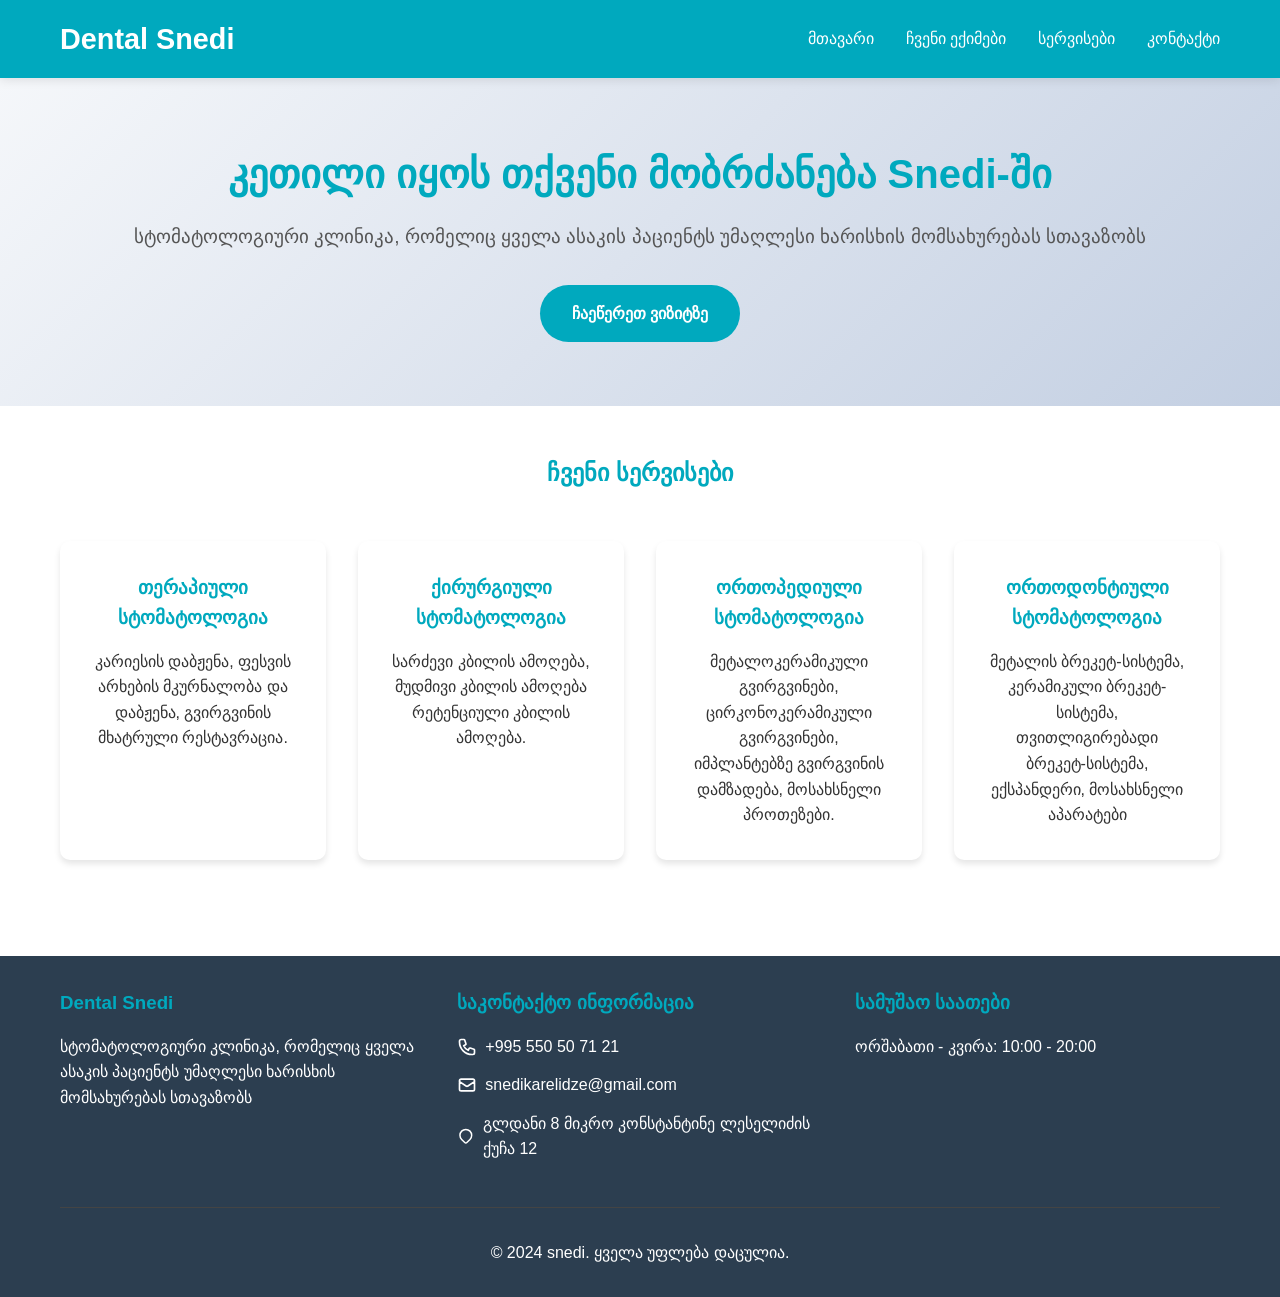
==== website/index.html @ a78974a8 "Add files via upload" ====
<!DOCTYPE html>
<html lang="ka">
<head>
    <meta charset="UTF-8">
    <meta name="viewport" content="width=device-width, initial-scale=1.0">
    <title>Bright Smile Dental - თქვენი ოჯახის სტომატოლოგი</title>
    <link rel="stylesheet" href="index.css">
</head>

<body>

<header>
    <div class="header-container">

        <div class="logo">
            <h1>Dental Snedi</h1>
        </div>

        <nav>
            <button class="menu-toggle" onclick="toggleMenu()">☰</button>

            <ul id="navMenu">
                <li><a href="#" onclick="showPage('home')">მთავარი</a></li>
                <li><a href="#" onclick="showPage('doctors')">ჩვენი ექიმები</a></li>
                <li><a href="#" onclick="showPage('services')">სერვისები</a></li>
                <li><a href="#" onclick="showPage('contact')">კონტაქტი</a></li>
            </ul>
        </nav>

    </div>
</header>


<main>

    <!-- მთავარი გვერდი -->
    <div id="home" class="page active">

        <div class="hero">
            <h2>კეთილი იყოს თქვენი მობრძანება Snedi-ში</h2>
            <p> სტომატოლოგიური კლინიკა, რომელიც ყველა ასაკის პაციენტს უმაღლესი ხარისხის მომსახურებას სთავაზობს</p>
            <a href="#" onclick="showPage('contact')" class="cta-button">
                ჩაეწერეთ ვიზიტზე
            </a>
        </div>

        <div class="container">
            <h2 style="text-align: center; margin-bottom: 2rem; color: #00a9be;">
                ჩვენი სერვისები
            </h2>

            <div class="services">

                <div class="service-card">
                    <h3>თერაპიული სტომატოლოგია</h3>
                    <p>
                      კარიესის დაბჟენა, ფესვის არხების მკურნალობა და დაბჟენა, გვირგვინის მხატრული რესტავრაცია.
                    </p>
                </div>

                <div class="service-card">
                    <h3>ქირურგიული სტომატოლოგია</h3>
                    <p>
                        სარძევი კბილის ამოღება, მუდმივი კბილის ამოღება რეტენციული კბილის ამოღება.
                    </p>
                </div>

                <div class="service-card">
                    <h3>ორთოპედიული სტომატოლოგია</h3>
                    <p>
                        მეტალოკერამიკული გვირგვინები, ცირკონოკერამიკული გვირგვინები, იმპლანტებზე გვირგვინის დამზადება, მოსახსნელი პროთეზები.
                    </p>
                </div>

                <div class="service-card">
                    <h3> ორთოდონტიული სტომატოლოგია</h3>
                    <p>
                       მეტალის ბრეკეტ-სისტემა, კერამიკული ბრეკეტ-სისტემა, თვითლიგირებადი ბრეკეტ-სისტემა, ექსპანდერი, მოსახსნელი აპარატები

                    </p>
                </div>

            </div>
        </div>

    </div>


    <div id="doctors" class="page">

        <div class="container">

            <h2 style="text-align: center; margin-bottom: 2rem; color: #00a9be;">
                გაიცანით ჩვენი ექიმები
            </h2>

            <div class="doctors-grid">

                <!-- ექიმი 1 -->
                <div class="doctor-card">
                    <img
                        src="/assets/IMG_8768.JPG"
                        alt="დოქტორი სარა სმიტი"
                        class="doctor-image"
                    >

                    <div class="doctor-info">
                        <h3> ეთერ კარელიძე</h3>

                       <div class="specialty">
                          კლინიკის ხელმძღვანელი, თერაპიული სტომატოლოგია
                        </div>
                    </div>
                </div>

                <div class="doctor-card">
                    <img
                        src="/assets/IMG_8894.JPG"
                        alt="დოქტორი მაიკლ ჯონსონი"
                        class="doctor-image"
                    >

                    <div class="doctor-info">
                        <h3> მარიკა თოდუა</h3>
                        <div class="specialty">
                      თერაპიული სტომატოლოგია, ბავშვთა სტომატოლოგია, ქირურგიული სტომატოლოგია
                        </div>
                    </div>
                </div>


                <!-- ექიმი 3 -->
                <div class="doctor-card">
                    <img
                        src="/assets/IMG_8812.JPG"
                        alt="დოქტორი პრია პატელი"
                        class="doctor-image"
                    >

                    <div class="doctor-info">
                        <h3>ნინო ჭელიძე</h3>
                        <div class="specialty">
                         ორთოდონტიული სტომატოლოგია
                        </div>
                    </div>
                </div>


                <div class="doctor-card">
                    <img
                        src="/assets/IMG_8822.JPG"
                        alt="დოქტორი მაიკლ ჯონსონი"
                        class="doctor-image"
                    >

                    <div class="doctor-info">
                        <h3>შორენა ხონელიძ</h3>

                        <div class="specialty">
                          თერაპიული სტომატოლოგია, ბავშვთა სტომატოლოგია, ქირურგიული სტომატოლოგია
                        </div>
                    </div>
                </div>


                <div class="doctor-card">
                    <img
                        src="/assets/IMG_8829.JPG"
                        alt="დოქტორი მაიკლ ჯონსონი"
                        class="doctor-image"
                    >

                    <div class="doctor-info">
                        <h3>სალომე კუბლაშვილი</h3>
                        <div class="specialty">
                            თერაპიული სტომატოლოგია, ბავშვთა სტომატოლოგია
                        </div>
                    </div>
                </div>


                <!-- ექიმი 6 -->
                <div class="doctor-card">
                    <img
                        src="/assets/IMG_8797.JPG"
                        alt="დოქტორი მაიკლ ჯონსონი"
                        class="doctor-image"
                    >

                    <div class="doctor-info">
                        <h3>ნატალია მახალობლიძე</h3>
                        <div class="specialty">
                          თერაპიული სტომატოლოგია, ბავშვთა სტომატოლოგია, ქირურგიული სტომატოლოგია
                        </div>
                    </div>
                </div>


                <!-- ექიმი 7 -->
                <div class="doctor-card">
                    <img
                        src="/assets/IMG_8863.JPG"
                        alt="დოქტორი მაიკლ ჯონსონი"
                        class="doctor-image"
                    >

                    <div class="doctor-info">
                        <h3>მარი ცერცვაძე</h3>
                       <div class="specialty">
                          თერაპიული სტომატოლოგია, ბავშვთა სტომატოლოგია, ქირურგიული სტომატოლოგია
                        </div>
                    </div>
                </div>

            </div>
        </div>

    </div>


    <!-- სერვისების გვერდი -->
    <div id="services" class="page">

        <div class="container">

            <h2 style="text-align: center; margin-bottom: 2rem; color: #00a9be;">
                ჩვენი სერვისები
            </h2>

            <div class="services">

               
                <div class="service-card">
                    <h3>თერაპიული სტომატოლოგია</h3>
                    <p>
                      კარიესის დაბჟენა, ფესვის არხების მკურნალობა და დაბჟენა, გვირგვინის მხატრული რესტავრაცია.
                    </p>
                </div>

                <div class="service-card">
                    <h3>ქირურგიული სტომატოლოგია</h3>
                    <p>
                        სარძევი კბილის ამოღება, მუდმივი კბილის ამოღება რეტენციული კბილის ამოღება, ინპლანტაცია
                    </p>
                </div>

                <div class="service-card">
                    <h3>ორთოპედიული სტომატოლოგია</h3>
                    <p>
                        მეტალოკერამიკული გვირგვინები, ცირკონოკერამიკული გვირგვინები, იმპლანტებზე გვირგვინის დამზადება, მოსახსნელი პროთეზები.
                    </p>
                </div>

                <div class="service-card">
                    <h3> ორთოდონტიული სტომატოლოგია</h3>
                    <p>
                       მეტალის ბრეკეტ-სისტემა, კერამიკული ბრეკეტ-სისტემა, თვითლიგირებადი ბრეკეტ-სისტემა, ექსპანდერი, მოსახსნელი აპარატები
                       
                    </p>
                </div>

                <div class="service-card">
                    <h3>ბავშვთა სტომატოლოგია</h3>
                    <p>
                        სარძევე კბილების მკურნალობა, სარძევე კბილების ამოღება, კბილების პროფესიული წმენდა.
                    </p>
                </div>

                <div class="service-card">
                    <h3>ესტეიკური სტომატოლოგია</h3>
                    <p>
                        კბილების ქიმიური გათეთრება, ვინირები,
                       მხატრული რესტავრაცია.
                    </p>
                </div>

            </div>
        </div>

    </div>


    <div id="contact" class="page">

        <div class="container">

            <h2 style="text-align: center; margin-bottom: 2rem; color: #667eea;">
                დაგვიკავშირდით
            </h2>

            <div style="
                max-width: 600px;
                margin: 0 auto;
                background: white;
                padding: 2rem;
                border-radius: 10px;
                box-shadow: 0 4px 6px rgba(0,0,0,0.1);
            ">

                <p style="text-align: center; margin-bottom: 2rem;">
                     ვიზიტის დასაჯავშნად  დარეკეთ 13:00-20:00.
                </p>


                <div class="contact-item" style="margin-bottom: 1.5rem;">

                    <svg fill="none" stroke="currentColor" viewBox="0 0 24 24"
                         style="width: 24px; height: 24px;">

                        <path
                            stroke-linecap="round"
                            stroke-linejoin="round"
                            stroke-width="2"
                            d="M3 5a2 2 0 012-2h3.28a1 1 0 01.948.684l1.498 4.493a1 1 0 01-.502 1.21l-2.257 1.13a11.042 11.042 0 005.516 5.516l1.13-2.257a1 1 0 011.21-.502l4.493 1.498a1 1 0 01.684.949V19a2 2 0 01-2 2h-1C9.716 21 3 14.284 3 6V5z"
                        ></path>

                    </svg>

                    <strong>ტელეფონი:</strong> +995 550 50 71 21

                </div>


                <div class="contact-item" style="margin-bottom: 1.5rem;">

                    <svg fill="none" stroke="currentColor" viewBox="0 0 24 24"
                         style="width: 24px; height: 24px;">

                        <path
                            stroke-linecap="round"
                            stroke-linejoin="round"
                            stroke-width="2"
                            d="M3 8l7.89 5.26a2 2 0 002.22 0L21 8M5 19h14a2 2 0 002-2V7a2 2 0 00-2-2H5a2 2 0 00-2 2v10a2 2 0 002 2z"
                        ></path>

                    </svg>

                    <strong>ელფოსტა:</strong> snedikarelidze@gmail.com

                </div>


                <div class="contact-item" style="margin-bottom: 1.5rem;">

                    <svg fill="none" stroke="currentColor" viewBox="0 0 24 24"
                         style="width: 24px; height: 24px;">

                        <path
                            stroke-linecap="round"
                            stroke-linejoin="round"
                            stroke-width="2"
                            d="M17.657 16.657L13.414 20.9a1.998 1.998 0 01-2.827 0l-4.244-4.243a8 8 0 1111.314 0z"
                        ></path>

                        <path
                            stroke-linecap="round"
                            stroke-linejoin="round"
                            stroke-width="2"
                            d="M15 11a3 3 0 11-6 0 3 3 0 016 0z"
                        ></path>

                    </svg>

                    <strong>მისამართი:</strong>
                 გლდანი 8 მიკრო კონსტანტინე ლესელიძის ქუჩა 12

                </div>


                <div class="contact-item">

                    <svg fill="none" stroke="currentColor" viewBox="0 0 24 24"
                         style="width: 24px; height: 24px;">

                        <path
                            stroke-linecap="round"
                            stroke-linejoin="round"
                            stroke-width="2"
                            d="M12 8v4l3 3m6-3a9 9 0 11-18 0 9 9 0 0118 0z"
                        ></path>

                    </svg>

                    <strong>სამუშაო საათები:</strong>
                  ორშაბათი - კვირა: 10:00 - 20:00

                </div>

            </div>
        </div>

    </div>

</main>

<footer>

    <div class="footer-container">

        <div class="footer-content">

            <div class="footer-section">
                <h3>Dental Snedi</h3>

                <p>
                   სტომატოლოგიური კლინიკა, რომელიც ყველა ასაკის პაციენტს უმაღლესი ხარისხის მომსახურებას სთავაზობს
                </p>
            </div>


            <div class="footer-section">

                <h3>საკონტაქტო ინფორმაცია</h3>


                <div class="contact-item">

                    <svg fill="none" stroke="currentColor" viewBox="0 0 24 24">

                        <path
                            stroke-linecap="round"
                            stroke-linejoin="round"
                            stroke-width="2"
                            d="M3 5a2 2 0 012-2h3.28a1 1 0 01.948.684l1.498 4.493a1 1 0 01-.502 1.21l-2.257 1.13a11.042 11.042 0 005.516 5.516l1.13-2.257a1 1 0 011.21-.502l4.493 1.498a1 1 0 01.684.949V19a2 2 0 01-2 2h-1C9.716 21 3 14.284 3 6V5z"
                        ></path>

                    </svg>

                    <span>+995 550 50 71 21</span>

                </div>


                <div class="contact-item">

                    <svg fill="none" stroke="currentColor" viewBox="0 0 24 24">

                        <path
                            stroke-linecap="round"
                            stroke-linejoin="round"
                            stroke-width="2"
                            d="M3 8l7.89 5.26a2 2 0 002.22 0L21 8M5 19h14a2 2 0 002-2V7a2 2 0 00-2-2H5a2 2 0 00-2 2v10a2 2 0 002 2z"
                        ></path>

                    </svg>

                    <span>snedikarelidze@gmail.com</span>

                </div>


                <div class="contact-item">

                    <svg fill="none" stroke="currentColor" viewBox="0 0 24 24">

                        <path
                            stroke-linecap="round"
                            stroke-linejoin="round"
                            stroke-width="2"
                            d="M17.657 16.657L13.414 20.9a1.998 1.998 0 01-2.827 0l-4.244-4.243a8 8 0 1111.314 0z"
                        ></path>

                    </svg>

                    <span>
                        გლდანი 8 მიკრო კონსტანტინე ლესელიძის  ქუჩა 12
                    </span>

                </div>

            </div>


            <div class="footer-section">

                <h3>სამუშაო საათები</h3>

                <p>
                    ორშაბათი - კვირა: 10:00 - 20:00<br>
                </p>

            </div>

        </div>


        <div class="footer-bottom">
            <p>&copy; 2024 snedi. ყველა უფლება დაცულია.</p>
        </div>

    </div>

</footer>


<script src="index.js"></script>

</body>
</html>
---- website/index.css ----
* {
    margin: 0;
    padding: 0;
    box-sizing: border-box;
}

body {
    font-family: 'Segoe UI', Tahoma, Geneva, Verdana, sans-serif;
    line-height: 1.6;
    color: #333;
}

header {
    background: #00a9be;
    color: white;
    padding: 1rem 0;
    position: sticky;
    top: 0;
    z-index: 1000;
    box-shadow: 0 2px 10px rgba(0,0,0,0.1);
}

.header-container {
    max-width: 1200px;
    margin: 0 auto;
    padding: 0 20px;
    display: flex;
    justify-content: space-between;
    align-items: center;
}

.logo h1 {
    font-size: 1.8rem;
    font-weight: 700;
}

nav ul {
    list-style: none;
    display: flex;
    gap: 2rem;
}

nav a {
    color: white;
    text-decoration: none;
    font-weight: 500;
    transition: opacity 0.3s;
}

nav a:hover {
    opacity: 0.8;
}

.menu-toggle {
    display: none;
    background: none;
    border: none;
    color: #00a9be;
    font-size: 1.5rem;
    cursor: pointer;
}

main {
    min-height: calc(100vh - 300px);
}

.page {
    display: none;
}

.page.active {
    display: block;
}

.container {
    max-width: 1200px;
    margin: 0 auto;
    padding: 3rem 20px;
}
.hero {
    text-align: center;
    padding: 4rem 20px;
    background: linear-gradient(135deg, #f5f7fa 0%, #c3cfe2 100%);
}

.hero h2 {
    font-size: 2.5rem;
    margin-bottom: 1rem;
    color: #00a9be;
}

.hero p {
    font-size: 1.2rem;
    margin-bottom: 2rem;
    color: #555;
}

.cta-button {
    display: inline-block;
    background: #00a9be;
    color: white;
    padding: 1rem 2rem;
    text-decoration: none;
    border-radius: 50px;
    font-weight: 600;
    transition: transform 0.3s, box-shadow 0.3s;
}

.cta-button:hover {
    transform: translateY(-2px);
    box-shadow: 0 5px 15px #00a9be;
}

.services {
    display: grid;
    grid-template-columns: repeat(auto-fit, minmax(250px, 1fr));
    gap: 2rem;
    margin-top: 3rem;
}

.service-card {
    background: white;
    padding: 2rem;
    border-radius: 10px;
    box-shadow: 0 4px 6px rgba(0,0,0,0.1);
    text-align: center;
    transition: transform 0.3s;
}

.service-card:hover {
    transform: translateY(-5px);
}

.service-card h3 {
    color: #00a9be;
    margin-bottom: 1rem;
}

.doctors-grid {
    display: grid;
    grid-template-columns: repeat(auto-fit, minmax(300px, 1fr));
    gap: 2rem;
}

.doctor-card {
    background: white;
    border-radius: 10px;
    overflow: hidden;
    box-shadow: 0 4px 6px rgba(0,0,0,0.1);
    transition: transform 0.3s;
}

.doctor-card:hover {
    transform: translateY(-5px);
}

.doctor-image {
    width: 100%;
    height: 300px;
    object-fit: cover;
}

.doctor-info {
    padding: 1.5rem;
}

.doctor-info h3 {
    color: #00a9be;
    margin-bottom: 0.5rem;
}

.doctor-info .title {
    color: #00a9be;
    font-weight: 600;
    margin-bottom: 0.5rem;
}

.doctor-info .specialty {
    color: #666;
    font-size: 0.9rem;
    margin-bottom: 1rem;
}

footer {
    background: #2c3e50;
    color: white;
    padding: 2rem 0;
    margin-top: 3rem;
}

.footer-container {
    max-width: 1200px;
    margin: 0 auto;
    padding: 0 20px;
}

.footer-content {
    display: grid;
    grid-template-columns: repeat(auto-fit, minmax(250px, 1fr));
    gap: 2rem;
    margin-bottom: 2rem;
}

.footer-section h3 {
    margin-bottom: 1rem;
    color: #00a9be;
}

.contact-item {
    display: flex;
    align-items: center;
    gap: 0.5rem;
    margin-bottom: 0.8rem;
}
.contact-item svg {
    width: 20px;
    height: 20px;
}

.footer-bottom {
    text-align: center;
    padding-top: 2rem;
    border-top: 1px solid #444;
}
@media (max-width: 768px) {
    nav ul {
        display: none;
        flex-direction: column;
        position: absolute;
        top: 100%;
        left: 0;
        right: 0;
        background: #667eea;
        padding: 1rem;
    }

    nav ul.active {
        display: flex;
    }

    .menu-toggle {
        display: block;
    }

    .hero h2 {
        font-size: 2rem;
    }
}
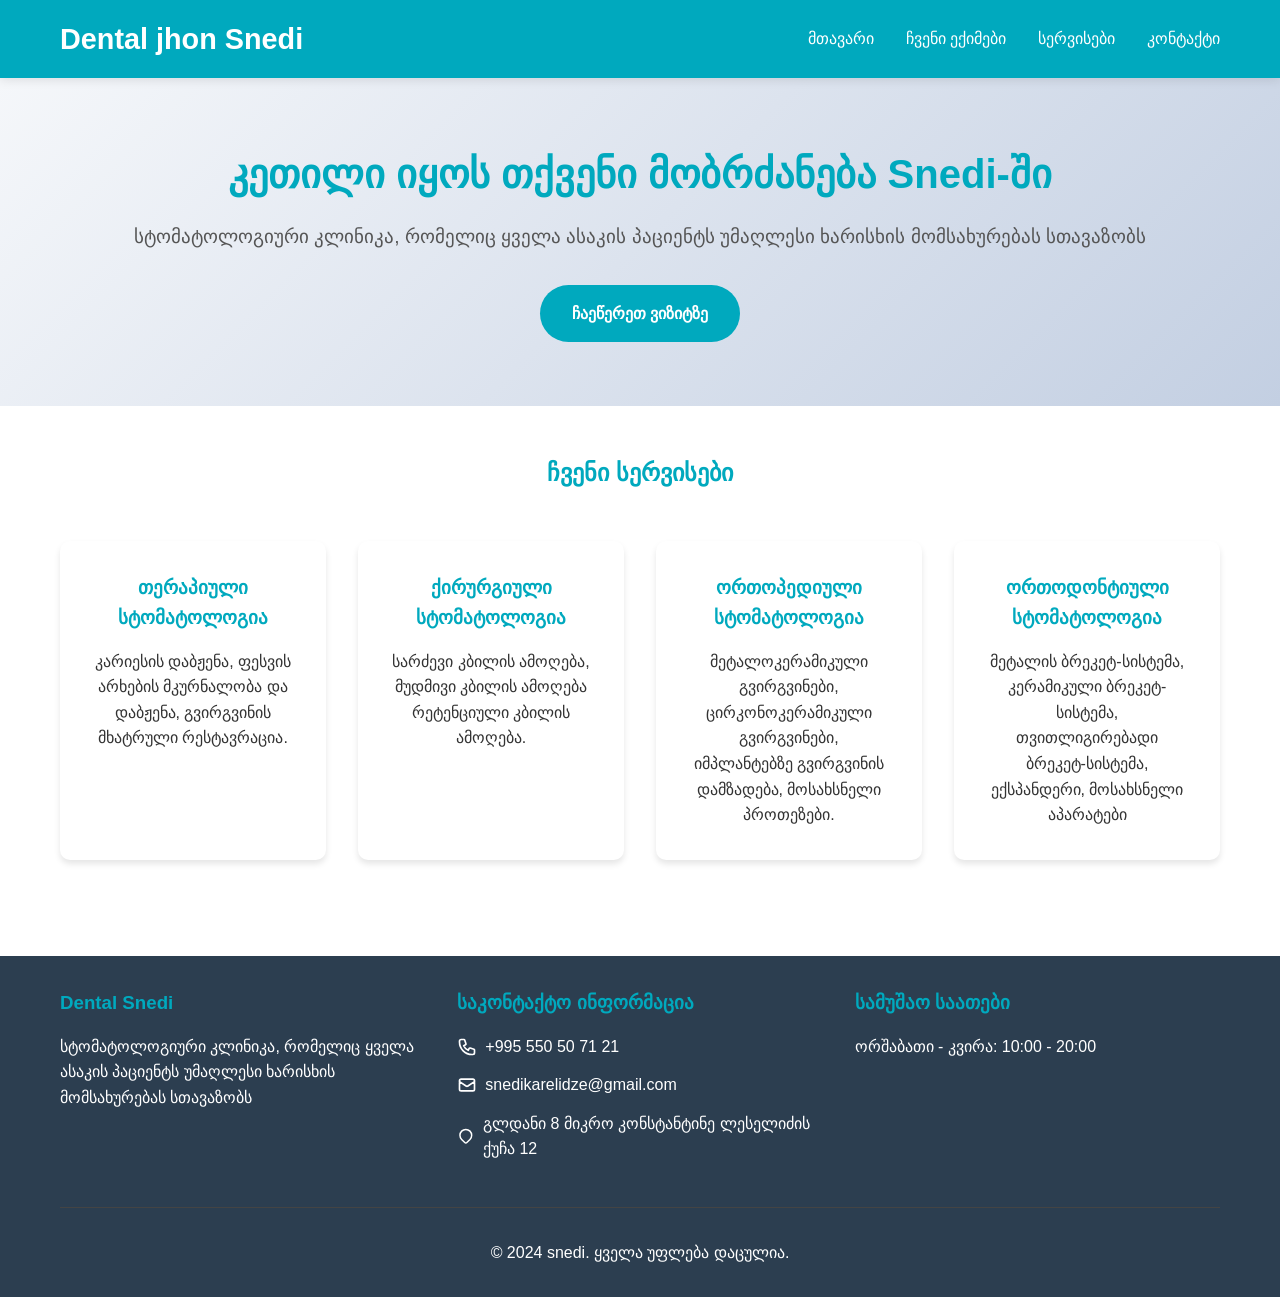
==== commit ddad8eb0: "Update print statement from 'Hello' to 'Goodbye'" ====
--- a/website/index.html
+++ b/website/index.html
@@ -13,7 +13,7 @@
     <div class="header-container">
 
         <div class="logo">
-            <h1>Dental Snedi</h1>
+            <h1>Dental jhon Snedi</h1>
         </div>
 
         <nav>
@@ -496,4 +496,4 @@
 <script src="index.js"></script>
 
 </body>
-</html>+</html>
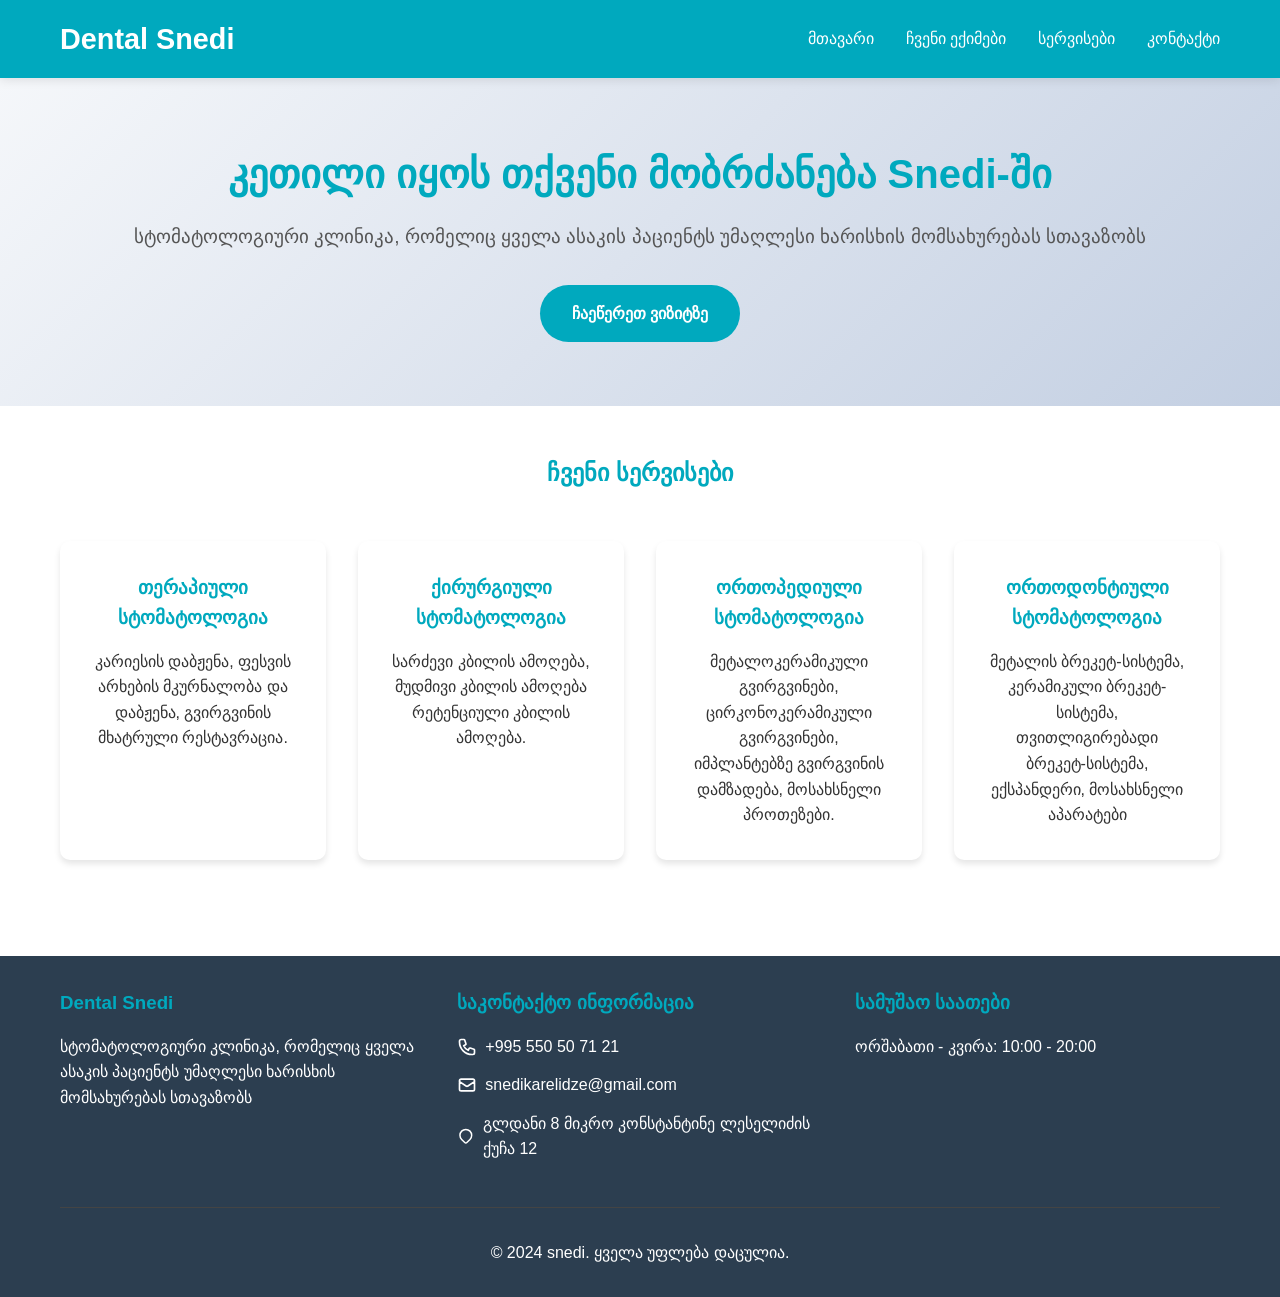
==== commit 1ff41f23: "Update index.html" ====
--- a/website/index.html
+++ b/website/index.html
@@ -13,7 +13,7 @@
     <div class="header-container">
 
         <div class="logo">
-            <h1>Dental jhon Snedi</h1>
+            <h1>Dental Snedi</h1>
         </div>
 
         <nav>
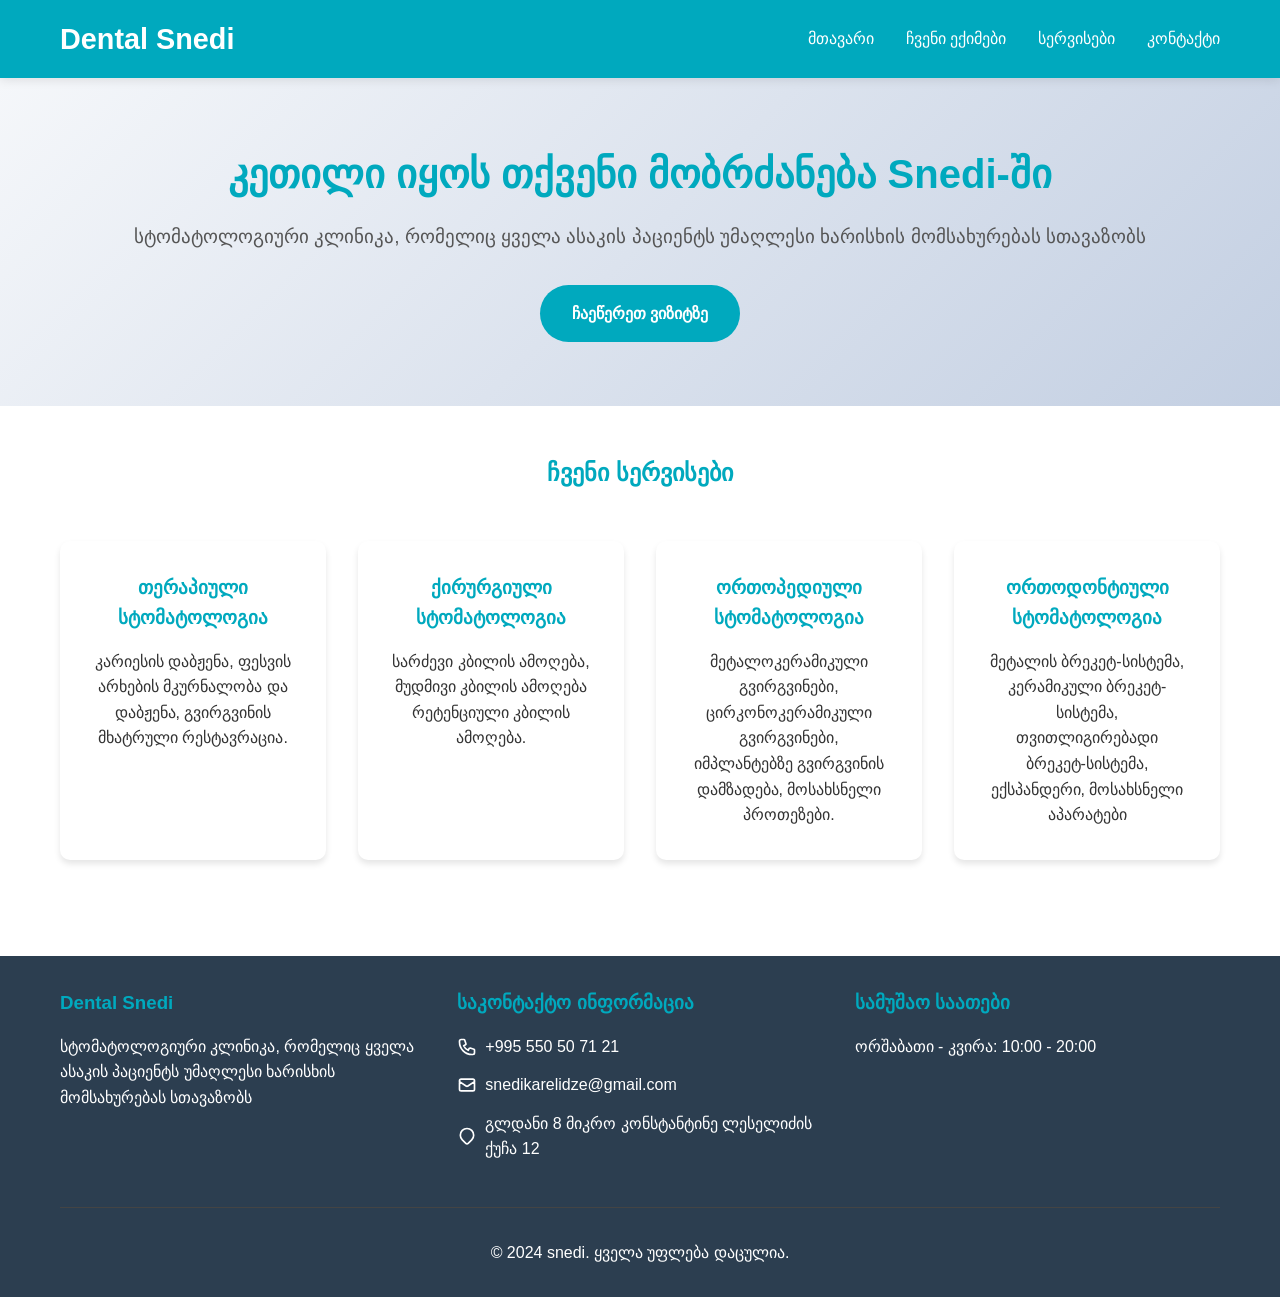
==== commit 4deb9ffe: "Add files via upload" ====
--- a/website/index.html
+++ b/website/index.html
@@ -1,499 +1,191 @@
-<!DOCTYPE html>
-<html lang="ka">
-<head>
-    <meta charset="UTF-8">
-    <meta name="viewport" content="width=device-width, initial-scale=1.0">
-    <title>Bright Smile Dental - თქვენი ოჯახის სტომატოლოგი</title>
-    <link rel="stylesheet" href="index.css">
-</head>
-
-<body>
-
-<header>
-    <div class="header-container">
-
-        <div class="logo">
-            <h1>Dental Snedi</h1>
-        </div>
-
-        <nav>
-            <button class="menu-toggle" onclick="toggleMenu()">☰</button>
-
-            <ul id="navMenu">
-                <li><a href="#" onclick="showPage('home')">მთავარი</a></li>
-                <li><a href="#" onclick="showPage('doctors')">ჩვენი ექიმები</a></li>
-                <li><a href="#" onclick="showPage('services')">სერვისები</a></li>
-                <li><a href="#" onclick="showPage('contact')">კონტაქტი</a></li>
-            </ul>
-        </nav>
-
-    </div>
-</header>
-
-
-<main>
-
-    <!-- მთავარი გვერდი -->
-    <div id="home" class="page active">
-
-        <div class="hero">
-            <h2>კეთილი იყოს თქვენი მობრძანება Snedi-ში</h2>
-            <p> სტომატოლოგიური კლინიკა, რომელიც ყველა ასაკის პაციენტს უმაღლესი ხარისხის მომსახურებას სთავაზობს</p>
-            <a href="#" onclick="showPage('contact')" class="cta-button">
-                ჩაეწერეთ ვიზიტზე
-            </a>
-        </div>
-
-        <div class="container">
-            <h2 style="text-align: center; margin-bottom: 2rem; color: #00a9be;">
-                ჩვენი სერვისები
-            </h2>
-
-            <div class="services">
-
-                <div class="service-card">
-                    <h3>თერაპიული სტომატოლოგია</h3>
-                    <p>
-                      კარიესის დაბჟენა, ფესვის არხების მკურნალობა და დაბჟენა, გვირგვინის მხატრული რესტავრაცია.
-                    </p>
-                </div>
-
-                <div class="service-card">
-                    <h3>ქირურგიული სტომატოლოგია</h3>
-                    <p>
-                        სარძევი კბილის ამოღება, მუდმივი კბილის ამოღება რეტენციული კბილის ამოღება.
-                    </p>
-                </div>
-
-                <div class="service-card">
-                    <h3>ორთოპედიული სტომატოლოგია</h3>
-                    <p>
-                        მეტალოკერამიკული გვირგვინები, ცირკონოკერამიკული გვირგვინები, იმპლანტებზე გვირგვინის დამზადება, მოსახსნელი პროთეზები.
-                    </p>
-                </div>
-
-                <div class="service-card">
-                    <h3> ორთოდონტიული სტომატოლოგია</h3>
-                    <p>
-                       მეტალის ბრეკეტ-სისტემა, კერამიკული ბრეკეტ-სისტემა, თვითლიგირებადი ბრეკეტ-სისტემა, ექსპანდერი, მოსახსნელი აპარატები
-
-                    </p>
-                </div>
-
-            </div>
-        </div>
-
-    </div>
-
-
-    <div id="doctors" class="page">
-
-        <div class="container">
-
-            <h2 style="text-align: center; margin-bottom: 2rem; color: #00a9be;">
-                გაიცანით ჩვენი ექიმები
-            </h2>
-
-            <div class="doctors-grid">
-
-                <!-- ექიმი 1 -->
-                <div class="doctor-card">
-                    <img
-                        src="/assets/IMG_8768.JPG"
-                        alt="დოქტორი სარა სმიტი"
-                        class="doctor-image"
-                    >
-
-                    <div class="doctor-info">
-                        <h3> ეთერ კარელიძე</h3>
-
-                       <div class="specialty">
-                          კლინიკის ხელმძღვანელი, თერაპიული სტომატოლოგია
-                        </div>
-                    </div>
-                </div>
-
-                <div class="doctor-card">
-                    <img
-                        src="/assets/IMG_8894.JPG"
-                        alt="დოქტორი მაიკლ ჯონსონი"
-                        class="doctor-image"
-                    >
-
-                    <div class="doctor-info">
-                        <h3> მარიკა თოდუა</h3>
-                        <div class="specialty">
-                      თერაპიული სტომატოლოგია, ბავშვთა სტომატოლოგია, ქირურგიული სტომატოლოგია
-                        </div>
-                    </div>
-                </div>
-
-
-                <!-- ექიმი 3 -->
-                <div class="doctor-card">
-                    <img
-                        src="/assets/IMG_8812.JPG"
-                        alt="დოქტორი პრია პატელი"
-                        class="doctor-image"
-                    >
-
-                    <div class="doctor-info">
-                        <h3>ნინო ჭელიძე</h3>
-                        <div class="specialty">
-                         ორთოდონტიული სტომატოლოგია
-                        </div>
-                    </div>
-                </div>
-
-
-                <div class="doctor-card">
-                    <img
-                        src="/assets/IMG_8822.JPG"
-                        alt="დოქტორი მაიკლ ჯონსონი"
-                        class="doctor-image"
-                    >
-
-                    <div class="doctor-info">
-                        <h3>შორენა ხონელიძ</h3>
-
-                        <div class="specialty">
-                          თერაპიული სტომატოლოგია, ბავშვთა სტომატოლოგია, ქირურგიული სტომატოლოგია
-                        </div>
-                    </div>
-                </div>
-
-
-                <div class="doctor-card">
-                    <img
-                        src="/assets/IMG_8829.JPG"
-                        alt="დოქტორი მაიკლ ჯონსონი"
-                        class="doctor-image"
-                    >
-
-                    <div class="doctor-info">
-                        <h3>სალომე კუბლაშვილი</h3>
-                        <div class="specialty">
-                            თერაპიული სტომატოლოგია, ბავშვთა სტომატოლოგია
-                        </div>
-                    </div>
-                </div>
-
-
-                <!-- ექიმი 6 -->
-                <div class="doctor-card">
-                    <img
-                        src="/assets/IMG_8797.JPG"
-                        alt="დოქტორი მაიკლ ჯონსონი"
-                        class="doctor-image"
-                    >
-
-                    <div class="doctor-info">
-                        <h3>ნატალია მახალობლიძე</h3>
-                        <div class="specialty">
-                          თერაპიული სტომატოლოგია, ბავშვთა სტომატოლოგია, ქირურგიული სტომატოლოგია
-                        </div>
-                    </div>
-                </div>
-
-
-                <!-- ექიმი 7 -->
-                <div class="doctor-card">
-                    <img
-                        src="/assets/IMG_8863.JPG"
-                        alt="დოქტორი მაიკლ ჯონსონი"
-                        class="doctor-image"
-                    >
-
-                    <div class="doctor-info">
-                        <h3>მარი ცერცვაძე</h3>
-                       <div class="specialty">
-                          თერაპიული სტომატოლოგია, ბავშვთა სტომატოლოგია, ქირურგიული სტომატოლოგია
-                        </div>
-                    </div>
-                </div>
-
-            </div>
-        </div>
-
-    </div>
-
-
-    <!-- სერვისების გვერდი -->
-    <div id="services" class="page">
-
-        <div class="container">
-
-            <h2 style="text-align: center; margin-bottom: 2rem; color: #00a9be;">
-                ჩვენი სერვისები
-            </h2>
-
-            <div class="services">
-
-               
-                <div class="service-card">
-                    <h3>თერაპიული სტომატოლოგია</h3>
-                    <p>
-                      კარიესის დაბჟენა, ფესვის არხების მკურნალობა და დაბჟენა, გვირგვინის მხატრული რესტავრაცია.
-                    </p>
-                </div>
-
-                <div class="service-card">
-                    <h3>ქირურგიული სტომატოლოგია</h3>
-                    <p>
-                        სარძევი კბილის ამოღება, მუდმივი კბილის ამოღება რეტენციული კბილის ამოღება, ინპლანტაცია
-                    </p>
-                </div>
-
-                <div class="service-card">
-                    <h3>ორთოპედიული სტომატოლოგია</h3>
-                    <p>
-                        მეტალოკერამიკული გვირგვინები, ცირკონოკერამიკული გვირგვინები, იმპლანტებზე გვირგვინის დამზადება, მოსახსნელი პროთეზები.
-                    </p>
-                </div>
-
-                <div class="service-card">
-                    <h3> ორთოდონტიული სტომატოლოგია</h3>
-                    <p>
-                       მეტალის ბრეკეტ-სისტემა, კერამიკული ბრეკეტ-სისტემა, თვითლიგირებადი ბრეკეტ-სისტემა, ექსპანდერი, მოსახსნელი აპარატები
-                       
-                    </p>
-                </div>
-
-                <div class="service-card">
-                    <h3>ბავშვთა სტომატოლოგია</h3>
-                    <p>
-                        სარძევე კბილების მკურნალობა, სარძევე კბილების ამოღება, კბილების პროფესიული წმენდა.
-                    </p>
-                </div>
-
-                <div class="service-card">
-                    <h3>ესტეიკური სტომატოლოგია</h3>
-                    <p>
-                        კბილების ქიმიური გათეთრება, ვინირები,
-                       მხატრული რესტავრაცია.
-                    </p>
-                </div>
-
-            </div>
-        </div>
-
-    </div>
-
-
-    <div id="contact" class="page">
-
-        <div class="container">
-
-            <h2 style="text-align: center; margin-bottom: 2rem; color: #667eea;">
-                დაგვიკავშირდით
-            </h2>
-
-            <div style="
-                max-width: 600px;
-                margin: 0 auto;
-                background: white;
-                padding: 2rem;
-                border-radius: 10px;
-                box-shadow: 0 4px 6px rgba(0,0,0,0.1);
-            ">
-
-                <p style="text-align: center; margin-bottom: 2rem;">
-                     ვიზიტის დასაჯავშნად  დარეკეთ 13:00-20:00.
-                </p>
-
-
-                <div class="contact-item" style="margin-bottom: 1.5rem;">
-
-                    <svg fill="none" stroke="currentColor" viewBox="0 0 24 24"
-                         style="width: 24px; height: 24px;">
-
-                        <path
-                            stroke-linecap="round"
-                            stroke-linejoin="round"
-                            stroke-width="2"
-                            d="M3 5a2 2 0 012-2h3.28a1 1 0 01.948.684l1.498 4.493a1 1 0 01-.502 1.21l-2.257 1.13a11.042 11.042 0 005.516 5.516l1.13-2.257a1 1 0 011.21-.502l4.493 1.498a1 1 0 01.684.949V19a2 2 0 01-2 2h-1C9.716 21 3 14.284 3 6V5z"
-                        ></path>
-
-                    </svg>
-
-                    <strong>ტელეფონი:</strong> +995 550 50 71 21
-
-                </div>
-
-
-                <div class="contact-item" style="margin-bottom: 1.5rem;">
-
-                    <svg fill="none" stroke="currentColor" viewBox="0 0 24 24"
-                         style="width: 24px; height: 24px;">
-
-                        <path
-                            stroke-linecap="round"
-                            stroke-linejoin="round"
-                            stroke-width="2"
-                            d="M3 8l7.89 5.26a2 2 0 002.22 0L21 8M5 19h14a2 2 0 002-2V7a2 2 0 00-2-2H5a2 2 0 00-2 2v10a2 2 0 002 2z"
-                        ></path>
-
-                    </svg>
-
-                    <strong>ელფოსტა:</strong> snedikarelidze@gmail.com
-
-                </div>
-
-
-                <div class="contact-item" style="margin-bottom: 1.5rem;">
-
-                    <svg fill="none" stroke="currentColor" viewBox="0 0 24 24"
-                         style="width: 24px; height: 24px;">
-
-                        <path
-                            stroke-linecap="round"
-                            stroke-linejoin="round"
-                            stroke-width="2"
-                            d="M17.657 16.657L13.414 20.9a1.998 1.998 0 01-2.827 0l-4.244-4.243a8 8 0 1111.314 0z"
-                        ></path>
-
-                        <path
-                            stroke-linecap="round"
-                            stroke-linejoin="round"
-                            stroke-width="2"
-                            d="M15 11a3 3 0 11-6 0 3 3 0 016 0z"
-                        ></path>
-
-                    </svg>
-
-                    <strong>მისამართი:</strong>
-                 გლდანი 8 მიკრო კონსტანტინე ლესელიძის ქუჩა 12
-
-                </div>
-
-
-                <div class="contact-item">
-
-                    <svg fill="none" stroke="currentColor" viewBox="0 0 24 24"
-                         style="width: 24px; height: 24px;">
-
-                        <path
-                            stroke-linecap="round"
-                            stroke-linejoin="round"
-                            stroke-width="2"
-                            d="M12 8v4l3 3m6-3a9 9 0 11-18 0 9 9 0 0118 0z"
-                        ></path>
-
-                    </svg>
-
-                    <strong>სამუშაო საათები:</strong>
-                  ორშაბათი - კვირა: 10:00 - 20:00
-
-                </div>
-
-            </div>
-        </div>
-
-    </div>
-
-</main>
-
-<footer>
-
-    <div class="footer-container">
-
-        <div class="footer-content">
-
-            <div class="footer-section">
-                <h3>Dental Snedi</h3>
-
-                <p>
-                   სტომატოლოგიური კლინიკა, რომელიც ყველა ასაკის პაციენტს უმაღლესი ხარისხის მომსახურებას სთავაზობს
-                </p>
-            </div>
-
-
-            <div class="footer-section">
-
-                <h3>საკონტაქტო ინფორმაცია</h3>
-
-
-                <div class="contact-item">
-
-                    <svg fill="none" stroke="currentColor" viewBox="0 0 24 24">
-
-                        <path
-                            stroke-linecap="round"
-                            stroke-linejoin="round"
-                            stroke-width="2"
-                            d="M3 5a2 2 0 012-2h3.28a1 1 0 01.948.684l1.498 4.493a1 1 0 01-.502 1.21l-2.257 1.13a11.042 11.042 0 005.516 5.516l1.13-2.257a1 1 0 011.21-.502l4.493 1.498a1 1 0 01.684.949V19a2 2 0 01-2 2h-1C9.716 21 3 14.284 3 6V5z"
-                        ></path>
-
-                    </svg>
-
-                    <span>+995 550 50 71 21</span>
-
-                </div>
-
-
-                <div class="contact-item">
-
-                    <svg fill="none" stroke="currentColor" viewBox="0 0 24 24">
-
-                        <path
-                            stroke-linecap="round"
-                            stroke-linejoin="round"
-                            stroke-width="2"
-                            d="M3 8l7.89 5.26a2 2 0 002.22 0L21 8M5 19h14a2 2 0 002-2V7a2 2 0 00-2-2H5a2 2 0 00-2 2v10a2 2 0 002 2z"
-                        ></path>
-
-                    </svg>
-
-                    <span>snedikarelidze@gmail.com</span>
-
-                </div>
-
-
-                <div class="contact-item">
-
-                    <svg fill="none" stroke="currentColor" viewBox="0 0 24 24">
-
-                        <path
-                            stroke-linecap="round"
-                            stroke-linejoin="round"
-                            stroke-width="2"
-                            d="M17.657 16.657L13.414 20.9a1.998 1.998 0 01-2.827 0l-4.244-4.243a8 8 0 1111.314 0z"
-                        ></path>
-
-                    </svg>
-
-                    <span>
-                        გლდანი 8 მიკრო კონსტანტინე ლესელიძის  ქუჩა 12
-                    </span>
-
-                </div>
-
-            </div>
-
-
-            <div class="footer-section">
-
-                <h3>სამუშაო საათები</h3>
-
-                <p>
-                    ორშაბათი - კვირა: 10:00 - 20:00<br>
-                </p>
-
-            </div>
-
-        </div>
-
-
-        <div class="footer-bottom">
-            <p>&copy; 2024 snedi. ყველა უფლება დაცულია.</p>
-        </div>
-
-    </div>
-
-</footer>
-
-
-<script src="index.js"></script>
-
-</body>
-</html>
+<!DOCTYPE html>
+<html lang="ka">
+<head>
+    <meta charset="UTF-8">
+    <meta name="viewport" content="width=device-width, initial-scale=1.0">
+    <meta name="google-site-verification" content="vlGrJWFWpzFn5Y11we886Sx3MqYcto9KEH8Hf4YWL1w" />
+    <title>Dental Clinic Snedi </title>
+    <link rel="stylesheet" href="index.css">
+</head>
+
+<body>
+
+<header>
+    <div class="header-container">
+
+        <div class="logo">
+            <h1>Dental Snedi</h1>
+        </div>
+
+        <nav>
+            <button class="menu-toggle" type="button" aria-label="Open menu" aria-expanded="false">☰</button>
+
+            <ul id="navMenu">
+                <li><a href="index.html">მთავარი</a></li>
+                <li><a href="pages/doctors.html">ჩვენი ექიმები</a></li>
+                <li><a href="pages/services.html">სერვისები</a></li>
+                <li><a href="pages/contact.html">კონტაქტი</a></li>
+            </ul>
+        </nav>
+
+    </div>
+</header>
+
+<main>
+
+    <div class="page">
+
+        <div class="hero">
+            <h2>კეთილი იყოს თქვენი მობრძანება Snedi-ში</h2>
+            <p> სტომატოლოგიური კლინიკა, რომელიც ყველა ასაკის პაციენტს უმაღლესი ხარისხის მომსახურებას სთავაზობს</p>
+            <a href="/pages/contact.html" class="cta-button">
+                ჩაეწერეთ ვიზიტზე
+            </a>
+        </div>
+
+        <div class="container">
+            <h2 style="text-align: center; margin-bottom: 2rem; color: #00a9be;">
+                ჩვენი სერვისები
+            </h2>
+
+            <div class="services">
+
+                <div class="service-card">
+                    <h3>თერაპიული სტომატოლოგია</h3>
+                    <p>
+                      კარიესის დაბჟენა, ფესვის არხების მკურნალობა და დაბჟენა, გვირგვინის მხატრული რესტავრაცია.
+                    </p>
+                </div>
+
+                <div class="service-card">
+                    <h3>ქირურგიული სტომატოლოგია</h3>
+                    <p>
+                        სარძევი კბილის ამოღება, მუდმივი კბილის ამოღება რეტენციული კბილის ამოღება.
+                    </p>
+                </div>
+
+                <div class="service-card">
+                    <h3>ორთოპედიული სტომატოლოგია</h3>
+                    <p>
+                        მეტალოკერამიკული გვირგვინები, ცირკონოკერამიკული გვირგვინები, იმპლანტებზე გვირგვინის დამზადება, მოსახსნელი პროთეზები.
+                    </p>
+                </div>
+
+                <div class="service-card">
+                    <h3> ორთოდონტიული სტომატოლოგია</h3>
+                    <p>
+                       მეტალის ბრეკეტ-სისტემა, კერამიკული ბრეკეტ-სისტემა, თვითლიგირებადი ბრეკეტ-სისტემა, ექსპანდერი, მოსახსნელი აპარატები
+
+                    </p>
+                </div>
+
+            </div>
+        </div>
+
+    </div>
+
+</main>
+
+<footer>
+
+    <div class="footer-container">
+
+        <div class="footer-content">
+
+            <div class="footer-section">
+                <h3>Dental Snedi</h3>
+
+                <p>
+                   სტომატოლოგიური კლინიკა, რომელიც ყველა ასაკის პაციენტს უმაღლესი ხარისხის მომსახურებას სთავაზობს
+                </p>
+            </div>
+
+
+            <div class="footer-section">
+
+                <h3>საკონტაქტო ინფორმაცია</h3>
+
+
+                <div class="contact-item">
+
+                    <svg fill="none" stroke="currentColor" viewBox="0 0 24 24">
+
+                        <path
+                            stroke-linecap="round"
+                            stroke-linejoin="round"
+                            stroke-width="2"
+                            d="M3 5a2 2 0 012-2h3.28a1 1 0 01.948.684l1.498 4.493a1 1 0 01-.502 1.21l-2.257 1.13a11.042 11.042 0 005.516 5.516l1.13-2.257a2.0 2.0 0 011.21-.502l4.493 1.498a1 1 0 01.684.949V19a2 2 0 01-2 2h-1C9.716 21 3 14.284 3 6V5z"
+                        ></path>
+
+                    </svg>
+
+                    <span>+995 550 50 71 21</span>
+
+                </div>
+
+
+                <div class="contact-item">
+
+                    <svg fill="none" stroke="currentColor" viewBox="0 0 24 24">
+
+                        <path
+                            stroke-linecap="round"
+                            stroke-linejoin="round"
+                            stroke-width="2"
+                            d="M3 8l7.89 5.26a2 2 0 002.22 0L21 8M5 19h14a2 2 0 002-2V7a2 2 0 00-2-2H5a2 2 0 00-2 2v10a2 2 0 002 2z"
+                        ></path>
+
+                    </svg>
+
+                    <span>snedikarelidze@gmail.com</span>
+
+                </div>
+
+
+                <div class="contact-item">
+
+                    <svg fill="none" stroke="currentColor" viewBox="0 0 24 24">
+
+                        <path
+                            stroke-linecap="round"
+                            stroke-linejoin="round"
+                            stroke-width="2"
+                            d="M17.657 16.657L13.414 20.9a1.998 1.998 0 01-2.827 0l-4.244-4.243a8 8 0 1111.314 0z"
+                        ></path>
+
+                    </svg>
+
+                    <span>
+                        გლდანი 8 მიკრო კონსტანტინე ლესელიძის  ქუჩა 12
+                    </span>
+
+                </div>
+
+            </div>
+
+
+            <div class="footer-section">
+
+                <h3>სამუშაო საათები</h3>
+
+                <p>
+                    ორშაბათი - კვირა: 10:00 - 20:00<br>
+                </p>
+
+            </div>
+
+        </div>
+
+
+        <div class="footer-bottom">
+            <p>&copy; 2024 snedi. ყველა უფლება დაცულია.</p>
+        </div>
+
+    </div>
+
+</footer>
+
+<script src="index.js"></script>
+
+</body>
+</html>
--- a/website/index.css
+++ b/website/index.css
@@ -1,248 +1,344 @@
-* {
-    margin: 0;
-    padding: 0;
-    box-sizing: border-box;
-}
-
-body {
-    font-family: 'Segoe UI', Tahoma, Geneva, Verdana, sans-serif;
-    line-height: 1.6;
-    color: #333;
-}
-
-header {
-    background: #00a9be;
-    color: white;
-    padding: 1rem 0;
-    position: sticky;
-    top: 0;
-    z-index: 1000;
-    box-shadow: 0 2px 10px rgba(0,0,0,0.1);
-}
-
-.header-container {
-    max-width: 1200px;
-    margin: 0 auto;
-    padding: 0 20px;
-    display: flex;
-    justify-content: space-between;
-    align-items: center;
-}
-
-.logo h1 {
-    font-size: 1.8rem;
-    font-weight: 700;
-}
-
-nav ul {
-    list-style: none;
-    display: flex;
-    gap: 2rem;
-}
-
-nav a {
-    color: white;
-    text-decoration: none;
-    font-weight: 500;
-    transition: opacity 0.3s;
-}
-
-nav a:hover {
-    opacity: 0.8;
-}
-
-.menu-toggle {
-    display: none;
-    background: none;
-    border: none;
-    color: #00a9be;
-    font-size: 1.5rem;
-    cursor: pointer;
-}
-
-main {
-    min-height: calc(100vh - 300px);
-}
-
-.page {
-    display: none;
-}
-
-.page.active {
-    display: block;
-}
-
-.container {
-    max-width: 1200px;
-    margin: 0 auto;
-    padding: 3rem 20px;
-}
-.hero {
-    text-align: center;
-    padding: 4rem 20px;
-    background: linear-gradient(135deg, #f5f7fa 0%, #c3cfe2 100%);
-}
-
-.hero h2 {
-    font-size: 2.5rem;
-    margin-bottom: 1rem;
-    color: #00a9be;
-}
-
-.hero p {
-    font-size: 1.2rem;
-    margin-bottom: 2rem;
-    color: #555;
-}
-
-.cta-button {
-    display: inline-block;
-    background: #00a9be;
-    color: white;
-    padding: 1rem 2rem;
-    text-decoration: none;
-    border-radius: 50px;
-    font-weight: 600;
-    transition: transform 0.3s, box-shadow 0.3s;
-}
-
-.cta-button:hover {
-    transform: translateY(-2px);
-    box-shadow: 0 5px 15px #00a9be;
-}
-
-.services {
-    display: grid;
-    grid-template-columns: repeat(auto-fit, minmax(250px, 1fr));
-    gap: 2rem;
-    margin-top: 3rem;
-}
-
-.service-card {
-    background: white;
-    padding: 2rem;
-    border-radius: 10px;
-    box-shadow: 0 4px 6px rgba(0,0,0,0.1);
-    text-align: center;
-    transition: transform 0.3s;
-}
-
-.service-card:hover {
-    transform: translateY(-5px);
-}
-
-.service-card h3 {
-    color: #00a9be;
-    margin-bottom: 1rem;
-}
-
-.doctors-grid {
-    display: grid;
-    grid-template-columns: repeat(auto-fit, minmax(300px, 1fr));
-    gap: 2rem;
-}
-
-.doctor-card {
-    background: white;
-    border-radius: 10px;
-    overflow: hidden;
-    box-shadow: 0 4px 6px rgba(0,0,0,0.1);
-    transition: transform 0.3s;
-}
-
-.doctor-card:hover {
-    transform: translateY(-5px);
-}
-
-.doctor-image {
-    width: 100%;
-    height: 300px;
-    object-fit: cover;
-}
-
-.doctor-info {
-    padding: 1.5rem;
-}
-
-.doctor-info h3 {
-    color: #00a9be;
-    margin-bottom: 0.5rem;
-}
-
-.doctor-info .title {
-    color: #00a9be;
-    font-weight: 600;
-    margin-bottom: 0.5rem;
-}
-
-.doctor-info .specialty {
-    color: #666;
-    font-size: 0.9rem;
-    margin-bottom: 1rem;
-}
-
-footer {
-    background: #2c3e50;
-    color: white;
-    padding: 2rem 0;
-    margin-top: 3rem;
-}
-
-.footer-container {
-    max-width: 1200px;
-    margin: 0 auto;
-    padding: 0 20px;
-}
-
-.footer-content {
-    display: grid;
-    grid-template-columns: repeat(auto-fit, minmax(250px, 1fr));
-    gap: 2rem;
-    margin-bottom: 2rem;
-}
-
-.footer-section h3 {
-    margin-bottom: 1rem;
-    color: #00a9be;
-}
-
-.contact-item {
-    display: flex;
-    align-items: center;
-    gap: 0.5rem;
-    margin-bottom: 0.8rem;
-}
-.contact-item svg {
-    width: 20px;
-    height: 20px;
-}
-
-.footer-bottom {
-    text-align: center;
-    padding-top: 2rem;
-    border-top: 1px solid #444;
-}
-@media (max-width: 768px) {
-    nav ul {
-        display: none;
-        flex-direction: column;
-        position: absolute;
-        top: 100%;
-        left: 0;
-        right: 0;
-        background: #667eea;
-        padding: 1rem;
-    }
-
-    nav ul.active {
-        display: flex;
-    }
-
-    .menu-toggle {
-        display: block;
-    }
-
-    .hero h2 {
-        font-size: 2rem;
-    }
-}+* {
+    margin: 0;
+    padding: 0;
+    box-sizing: border-box;
+}
+
+html {
+    width: 100%;
+    overflow-x: hidden;
+}
+
+body {
+    font-family: 'Segoe UI', Tahoma, Geneva, Verdana, sans-serif;
+    line-height: 1.6;
+    color: #333;
+    width: 100%;
+    min-width: 0;
+    overflow-x: hidden;
+}
+
+header {
+    background: #00a9be;
+    color: white;
+    padding: 1rem 0;
+    position: sticky;
+    top: 0;
+    z-index: 1000;
+    box-shadow: 0 2px 10px rgba(0,0,0,0.1);
+}
+
+.header-container {
+    max-width: 1200px;
+    margin: 0 auto;
+    padding: 0 20px;
+    display: flex;
+    justify-content: space-between;
+    align-items: center;
+    position: relative;
+}
+
+.logo h1 {
+    font-size: 1.8rem;
+    font-weight: 700;
+}
+
+nav ul {
+    list-style: none;
+    display: flex;
+    gap: 2rem;
+    align-items: center;
+}
+
+nav a {
+    color: white;
+    text-decoration: none;
+    font-weight: 500;
+    transition: opacity 0.3s;
+}
+
+nav a:hover,
+nav a:focus-visible {
+    opacity: 0.8;
+}
+
+.menu-toggle {
+    display: none;
+    background: none;
+    border: none;
+    color: white;
+    font-size: 1.5rem;
+    cursor: pointer;
+    padding: 0.25rem 0.5rem;
+}
+
+main {
+    min-height: calc(100vh - 300px);
+}
+
+.page {
+    display: block;
+}
+
+.container {
+    max-width: 1200px;
+    margin: 0 auto;
+    padding: 3rem 20px;
+}
+
+.hero {
+    text-align: center;
+    padding: 4rem 20px;
+    background: linear-gradient(135deg, #f5f7fa 0%, #c3cfe2 100%);
+}
+
+.hero h2 {
+    font-size: 2.5rem;
+    margin-bottom: 1rem;
+    color: #00a9be;
+}
+
+.hero p {
+    font-size: 1.2rem;
+    margin-bottom: 2rem;
+    color: #555;
+}
+
+.cta-button {
+    display: inline-block;
+    background: #00a9be;
+    color: white;
+    padding: 1rem 2rem;
+    text-decoration: none;
+    border-radius: 50px;
+    font-weight: 600;
+    transition: transform 0.3s, box-shadow 0.3s;
+}
+
+.cta-button:hover,
+.cta-button:focus-visible {
+    transform: translateY(-2px);
+    box-shadow: 0 5px 15px #00a9be;
+}
+
+.services {
+    display: grid;
+    grid-template-columns: repeat(auto-fit, minmax(250px, 1fr));
+    gap: 2rem;
+    margin-top: 3rem;
+}
+
+.service-card {
+    background: white;
+    padding: 2rem;
+    border-radius: 10px;
+    box-shadow: 0 4px 6px rgba(0,0,0,0.1);
+    text-align: center;
+    transition: transform 0.3s;
+    min-width: 0;
+}
+
+.service-card:hover {
+    transform: translateY(-5px);
+}
+
+.service-card h3 {
+    color: #00a9be;
+    margin-bottom: 1rem;
+}
+
+.doctors-grid {
+    display: grid;
+    grid-template-columns: repeat(auto-fit, minmax(300px, 1fr));
+    gap: 2rem;
+}
+
+.doctor-card {
+    background: white;
+    border-radius: 10px;
+    overflow: hidden;
+    box-shadow: 0 4px 6px rgba(0,0,0,0.1);
+    transition: transform 0.3s;
+    min-width: 0;
+}
+
+.doctor-card:hover {
+    transform: translateY(-5px);
+}
+
+.doctor-image {
+    width: 100%;
+    height: 300px;
+    object-fit: cover;
+    display: block;
+}
+
+.doctor-info {
+    padding: 1.5rem;
+}
+
+.doctor-info h3 {
+    color: #00a9be;
+    margin-bottom: 0.5rem;
+}
+
+.doctor-info .title {
+    color: #00a9be;
+    font-weight: 600;
+    margin-bottom: 0.5rem;
+}
+
+.doctor-info .specialty {
+    color: #666;
+    font-size: 0.9rem;
+    margin-bottom: 1rem;
+}
+
+footer {
+    background: #2c3e50;
+    color: white;
+    padding: 2rem 0;
+    margin-top: 3rem;
+}
+
+.footer-container {
+    max-width: 1200px;
+    margin: 0 auto;
+    padding: 0 20px;
+}
+
+.footer-content {
+    display: grid;
+    grid-template-columns: repeat(auto-fit, minmax(250px, 1fr));
+    gap: 2rem;
+    margin-bottom: 2rem;
+}
+
+.footer-section {
+    min-width: 0;
+}
+
+.footer-section h3 {
+    margin-bottom: 1rem;
+    color: #00a9be;
+}
+
+.contact-item {
+    display: flex;
+    align-items: center;
+    gap: 0.5rem;
+    margin-bottom: 0.8rem;
+    min-width: 0;
+}
+
+.contact-item svg {
+    width: 20px;
+    height: 20px;
+    flex: 0 0 auto;
+}
+
+.contact-item span,
+.contact-item strong {
+    overflow-wrap: anywhere;
+}
+
+.footer-bottom {
+    text-align: center;
+    padding-top: 2rem;
+    border-top: 1px solid #444;
+}
+
+@media (max-width: 768px) {
+    .header-container {
+        padding: 0 16px;
+    }
+
+    .logo h1 {
+        font-size: 1.45rem;
+    }
+
+    nav ul {
+        display: none;
+        flex-direction: column;
+        position: absolute;
+        top: 100%;
+        left: 0;
+        right: 0;
+        background: #00a9be;
+        padding: 1rem 20px 1.25rem;
+        gap: 1rem;
+        box-shadow: 0 6px 12px rgba(0,0,0,0.12);
+        align-items: flex-start;
+    }
+
+    nav ul.active {
+        display: flex;
+    }
+
+    .menu-toggle {
+        display: block;
+    }
+
+    .hero {
+        padding: 3rem 16px;
+    }
+
+    .hero h2 {
+        font-size: 2rem;
+    }
+
+    .hero p {
+        font-size: 1.05rem;
+    }
+
+    .container {
+        padding: 2.5rem 16px;
+    }
+
+    .services,
+    .doctors-grid {
+        grid-template-columns: 1fr;
+        gap: 1.25rem;
+    }
+
+    .service-card,
+    .doctor-info {
+        padding: 1.5rem;
+    }
+
+    .doctor-image {
+        height: 280px;
+    }
+
+    .footer-container {
+        padding: 0 16px;
+    }
+
+    .footer-content {
+        grid-template-columns: 1fr;
+        gap: 1.5rem;
+    }
+}
+
+@media (max-width: 480px) {
+    .logo h1 {
+        font-size: 1.25rem;
+    }
+
+    .hero h2 {
+        font-size: 1.7rem;
+    }
+
+    .hero p {
+        font-size: 1rem;
+    }
+
+    .cta-button {
+        width: 100%;
+        max-width: 320px;
+    }
+
+    .doctor-image {
+        height: 240px;
+    }
+}
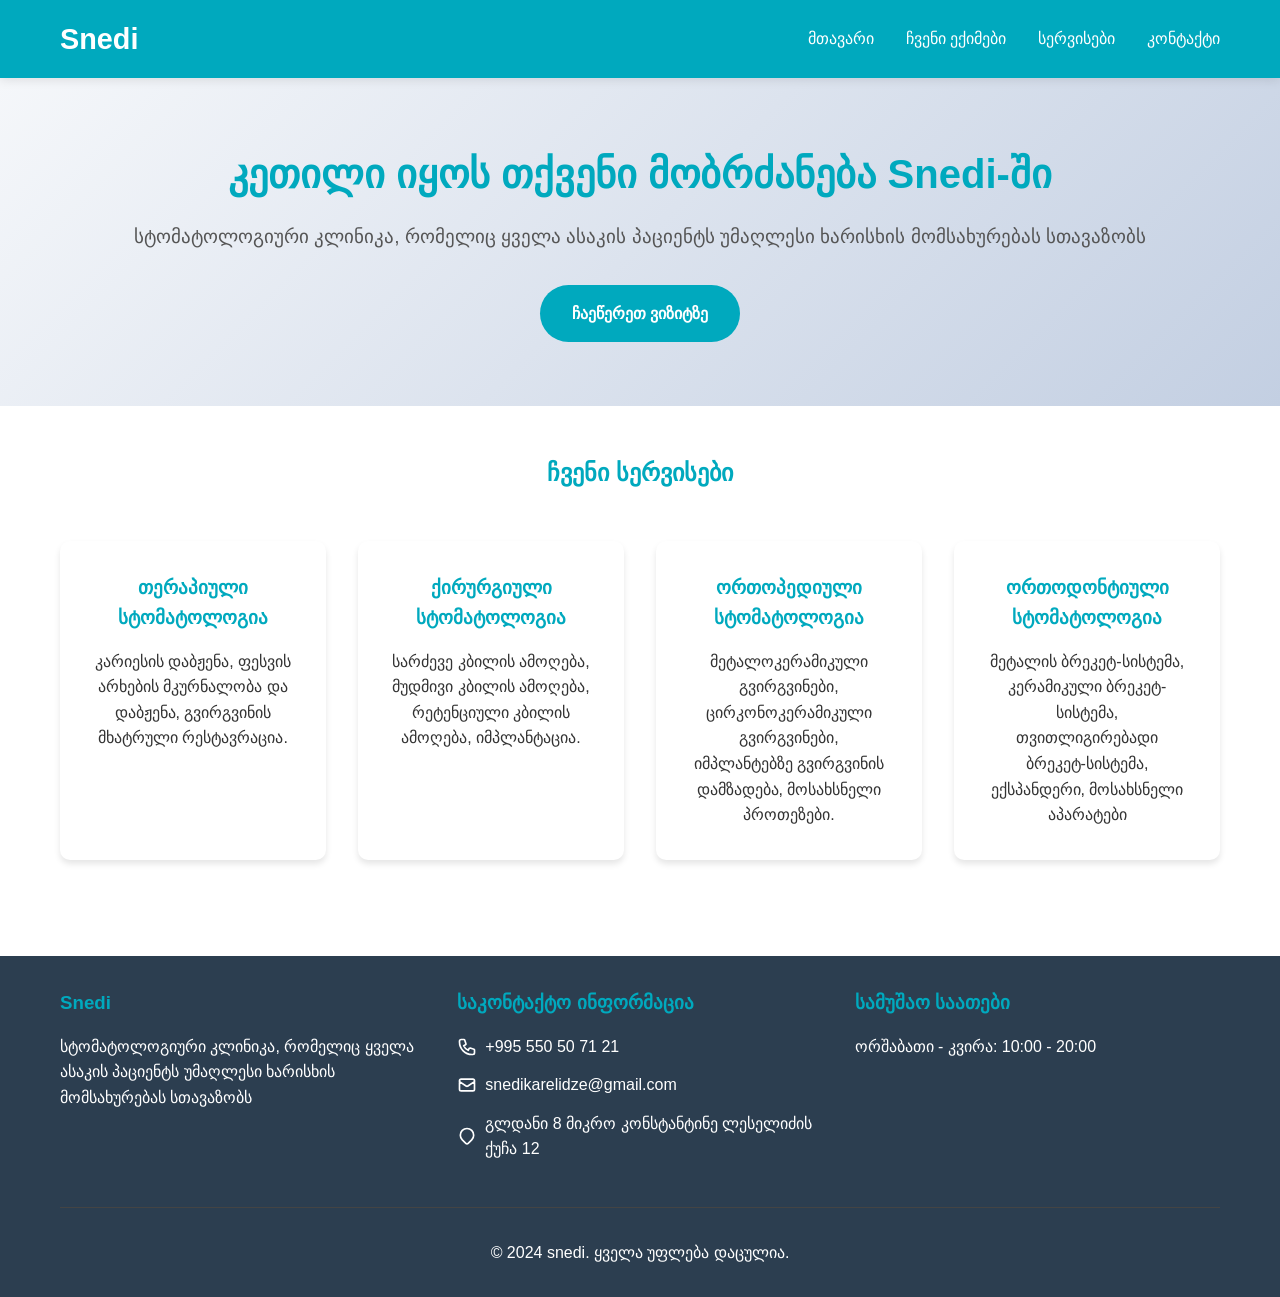
==== commit 1ce891e5: "Modify titles and enhance service description Updated the header and footer titles, and improved ser" ====
--- a/website/index.html
+++ b/website/index.html
@@ -14,7 +14,7 @@
     <div class="header-container">
 
         <div class="logo">
-            <h1>Dental Snedi</h1>
+            <h1> Snedi</h1>
         </div>
 
         <nav>
@@ -60,7 +60,7 @@
                 <div class="service-card">
                     <h3>ქირურგიული სტომატოლოგია</h3>
                     <p>
-                        სარძევი კბილის ამოღება, მუდმივი კბილის ამოღება რეტენციული კბილის ამოღება.
+                        სარძევე კბილის ამოღება, მუდმივი კბილის ამოღება, რეტენციული კბილის ამოღება, იმპლანტაცია.
                     </p>
                 </div>
 
@@ -93,7 +93,7 @@
         <div class="footer-content">
 
             <div class="footer-section">
-                <h3>Dental Snedi</h3>
+                <h3> Snedi</h3>
 
                 <p>
                    სტომატოლოგიური კლინიკა, რომელიც ყველა ასაკის პაციენტს უმაღლესი ხარისხის მომსახურებას სთავაზობს
@@ -189,3 +189,6 @@
 
 </body>
 </html>
+
+</body>
+</html>
